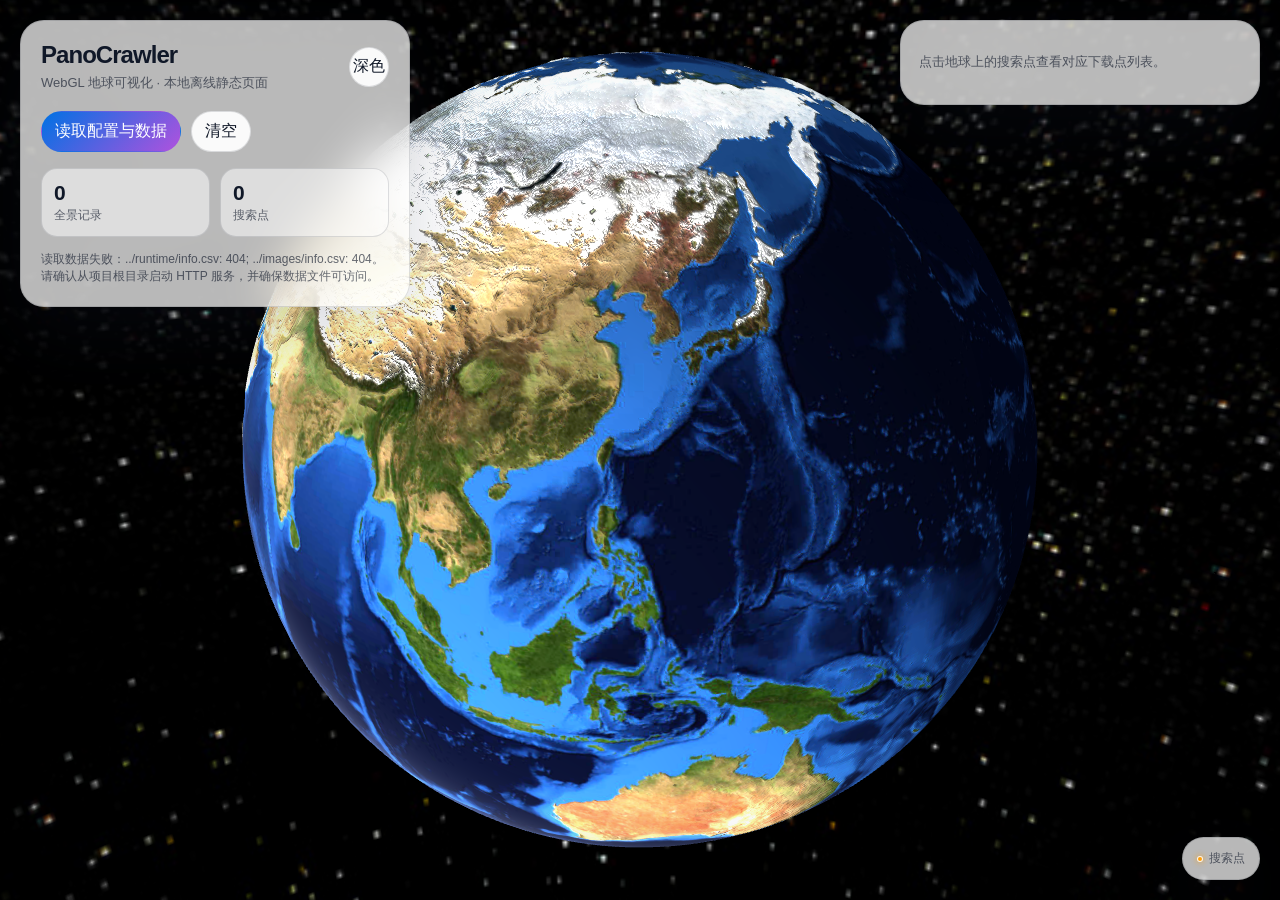
==== Visualization/index.html @ 5e4ddc74 "Add search point visualization and crawler updates" ====
<!DOCTYPE html>
<html lang="zh-Hant" data-theme="dark">
<head>
  <meta charset="utf-8">
  <meta name="viewport" content="width=device-width, initial-scale=1">
  <title>PanoCrawler Visualization</title>
  <link rel="stylesheet" href="styles.css">
</head>
<body>
  <main class="app-shell">
    <section class="globe-stage">
      <div id="globe"></div>
    </section>

    <aside class="panel control-panel">
      <div class="brand-row">
        <div>
          <h1 class="brand-title">PanoCrawler</h1>
          <p class="brand-subtitle">WebGL 地球可视化 · 本地离线静态页面</p>
        </div>
        <button id="themeToggle" class="button icon" type="button">浅色</button>
      </div>

      <div class="action-row">
        <button id="loadConfiguredData" class="button primary" type="button">读取配置与数据</button>
        <button id="clearData" class="button" type="button">清空</button>
      </div>

      <div class="stat-grid">
        <div class="stat-card">
          <div id="downloadCount" class="stat-value">0</div>
          <div class="stat-label">全景记录</div>
        </div>
        <div class="stat-card">
          <div id="visibleCount" class="stat-value">0</div>
          <div class="stat-label">搜索点</div>
        </div>
      </div>

      <p id="statusText" class="status-text">准备就绪。</p>
    </aside>

    <aside id="detailPanel" class="panel detail-panel"></aside>

    <section class="panel legend-panel">
      <div class="legend">
        <span class="legend-item"><span class="legend-dot search"></span>搜索点</span>
      </div>
    </section>
  </main>

  <script src="vendor/echarts.min.js"></script>
  <script src="vendor/echarts-gl.min.js"></script>
  <script src="texture-data.js"></script>
  <script src="app.js?v=20260511-disable-label"></script>
</body>
</html>
---- Visualization/styles.css ----
:root {
  color-scheme: dark;
  --bg: #05070d;
  --panel: rgba(14, 20, 34, 0.72);
  --panel-strong: rgba(14, 20, 34, 0.9);
  --line: rgba(255, 255, 255, 0.14);
  --text: #f5f7fb;
  --muted: rgba(245, 247, 251, 0.64);
  --accent: #64d2ff;
  --accent-2: #bf5af2;
  --good: #30d158;
  --warn: #ffd60a;
  --danger: #ff453a;
  --shadow: 0 24px 80px rgba(0, 0, 0, 0.42);
}

html[data-theme="light"] {
  color-scheme: light;
  --bg: #eef3fb;
  --panel: rgba(255, 255, 255, 0.72);
  --panel-strong: rgba(255, 255, 255, 0.92);
  --line: rgba(26, 32, 44, 0.14);
  --text: #101828;
  --muted: rgba(16, 24, 40, 0.64);
  --accent: #0071e3;
  --accent-2: #af52de;
  --shadow: 0 24px 80px rgba(28, 39, 64, 0.18);
}

* {
  box-sizing: border-box;
}

html,
body {
  width: 100%;
  height: 100%;
  margin: 0;
}

body {
  overflow: hidden;
  background: radial-gradient(circle at 18% 12%, rgba(100, 210, 255, 0.18), transparent 34%),
    radial-gradient(circle at 76% 16%, rgba(191, 90, 242, 0.16), transparent 32%),
    var(--bg);
  color: var(--text);
  font-family: -apple-system, BlinkMacSystemFont, "SF Pro Display", "Segoe UI", sans-serif;
}

button,
input {
  font: inherit;
}

.app-shell {
  position: relative;
  width: 100%;
  height: 100%;
}

.globe-stage {
  position: absolute;
  inset: 0;
  background: #000;
}

.globe-stage::after {
  position: absolute;
  inset: 0;
  pointer-events: none;
  background: radial-gradient(circle at center, transparent 44%, rgba(0, 0, 0, 0.32) 100%);
  content: "";
}

#globe {
  width: 100%;
  height: 100%;
}

.panel {
  position: absolute;
  z-index: 2;
  border: 1px solid var(--line);
  border-radius: 24px;
  background: var(--panel);
  box-shadow: var(--shadow);
  backdrop-filter: blur(24px) saturate(1.3);
  -webkit-backdrop-filter: blur(24px) saturate(1.3);
}

.control-panel {
  top: 20px;
  left: 20px;
  width: min(390px, calc(100vw - 40px));
  padding: 20px;
}

.detail-panel {
  top: 20px;
  right: 20px;
  width: min(360px, calc(100vw - 40px));
  max-height: calc(100vh - 40px);
  padding: 18px;
  overflow: auto;
}

.legend-panel {
  right: 20px;
  bottom: 20px;
  padding: 12px 14px;
}

.brand-row,
.panel-title-row,
.action-row,
.stat-grid,
.theme-row {
  display: flex;
  align-items: center;
}

.brand-row {
  justify-content: space-between;
  gap: 12px;
  margin-bottom: 18px;
}

.brand-title {
  margin: 0;
  font-size: 24px;
  font-weight: 760;
  letter-spacing: -0.04em;
}

.brand-subtitle {
  margin: 5px 0 0;
  color: var(--muted);
  font-size: 13px;
  line-height: 1.45;
}

.panel-title-row {
  justify-content: space-between;
  gap: 10px;
  margin-bottom: 12px;
}

.panel-title {
  margin: 0;
  font-size: 15px;
  font-weight: 700;
}

.action-row {
  flex-wrap: wrap;
  gap: 10px;
  margin-top: 14px;
}

.button {
  border: 1px solid var(--line);
  border-radius: 999px;
  padding: 9px 13px;
  background: var(--panel-strong);
  color: var(--text);
  cursor: pointer;
  transition: transform 140ms ease, border-color 140ms ease, background 140ms ease;
}

.button:hover {
  border-color: color-mix(in srgb, var(--accent) 58%, var(--line));
  transform: translateY(-1px);
}

.button.primary {
  border-color: transparent;
  background: linear-gradient(135deg, var(--accent), var(--accent-2));
  color: #fff;
}

.button.icon {
  width: 40px;
  height: 40px;
  padding: 0;
}

.stat-grid {
  display: grid;
  grid-template-columns: repeat(2, 1fr);
  gap: 10px;
  margin-top: 16px;
}

.stat-card {
  padding: 12px;
  border: 1px solid var(--line);
  border-radius: 16px;
  background: rgba(0, 0, 0, 0.16);
}

html[data-theme="light"] .stat-card {
  background: rgba(255, 255, 255, 0.52);
}

.stat-value {
  font-size: 21px;
  font-weight: 760;
  letter-spacing: -0.04em;
}

.stat-label {
  margin-top: 2px;
  color: var(--muted);
  font-size: 12px;
}

.status-text {
  margin: 14px 0 0;
  color: var(--muted);
  font-size: 12px;
  line-height: 1.45;
}

.detail-empty {
  color: var(--muted);
  font-size: 13px;
  line-height: 1.6;
}

.detail-name {
  margin: 0 0 4px;
  font-size: 18px;
  font-weight: 740;
  word-break: break-all;
}

.detail-type {
  color: var(--accent);
  font-size: 12px;
  font-weight: 700;
  text-transform: uppercase;
}

.detail-grid {
  display: grid;
  gap: 10px;
  margin-top: 16px;
}

.detail-item {
  display: grid;
  grid-template-columns: 92px 1fr;
  gap: 12px;
  padding-bottom: 10px;
  border-bottom: 1px solid var(--line);
  font-size: 13px;
}

.detail-item span:first-child {
  color: var(--muted);
}

.detail-item span:last-child {
  min-width: 0;
  overflow-wrap: anywhere;
}

.search-tooltip-card {
  min-width: 180px;
  padding: 12px;
}

.search-tooltip-title {
  margin-bottom: 10px;
  color: var(--accent);
  font-size: 12px;
  font-weight: 800;
  letter-spacing: 0.02em;
}

.search-tooltip-row {
  display: grid;
  grid-template-columns: 54px 1fr;
  gap: 10px;
  padding-top: 8px;
  border-top: 1px solid var(--line);
  font-size: 12px;
}

.search-tooltip-row + .search-tooltip-row {
  margin-top: 8px;
}

.search-tooltip-row span {
  color: var(--muted);
}

.search-tooltip-row strong {
  min-width: 0;
  color: var(--text);
  font-weight: 700;
  overflow-wrap: anywhere;
}

.download-card-list {
  display: grid;
  gap: 16px;
  max-height: 520px;
  margin-top: 16px;
  padding: 2px 6px 2px 2px;
  overflow-y: auto;
}

.download-card {
  padding: 14px;
  border: 1.2px solid var(--line);
  border-radius: 16px;
  background: rgba(0, 0, 0, 0.16);
}

html[data-theme="light"] .download-card {
  background: rgba(255, 255, 255, 0.52);
}

.download-card-grid {
  display: grid;
  gap: 8px;
}

.download-card .detail-item {
  grid-template-columns: 74px 1fr;
  gap: 10px;
  padding-bottom: 8px;
  font-size: 12px;
}

.download-card .detail-item:last-child {
  padding-bottom: 0;
  border-bottom: 0;
}

.legend {
  display: flex;
  gap: 12px;
  align-items: center;
  justify-content: flex-end;
  color: var(--muted);
  font-size: 12px;
}

.legend-item {
  display: inline-flex;
  gap: 6px;
  align-items: center;
}

.legend-dot {
  width: 6px;
  height: 6px;
  border-radius: 50%;
  border: 0.1px solid rgba(255, 255, 255, 0.92);
}

.legend-dot.search {
  background: #ff9f0a;
  border-color: rgba(255, 255, 255, 0.92);
  box-shadow: 0 0 6px rgba(255, 159, 10, 0.84);
}

@media (max-width: 900px) {
  .detail-panel {
    display: none;
  }

  .legend {
    display: none;
  }
}

@media (max-width: 560px) {
  .control-panel {
    right: 12px;
    left: 12px;
    width: auto;
  }

  .stat-grid {
    grid-template-columns: 1fr;
  }
}
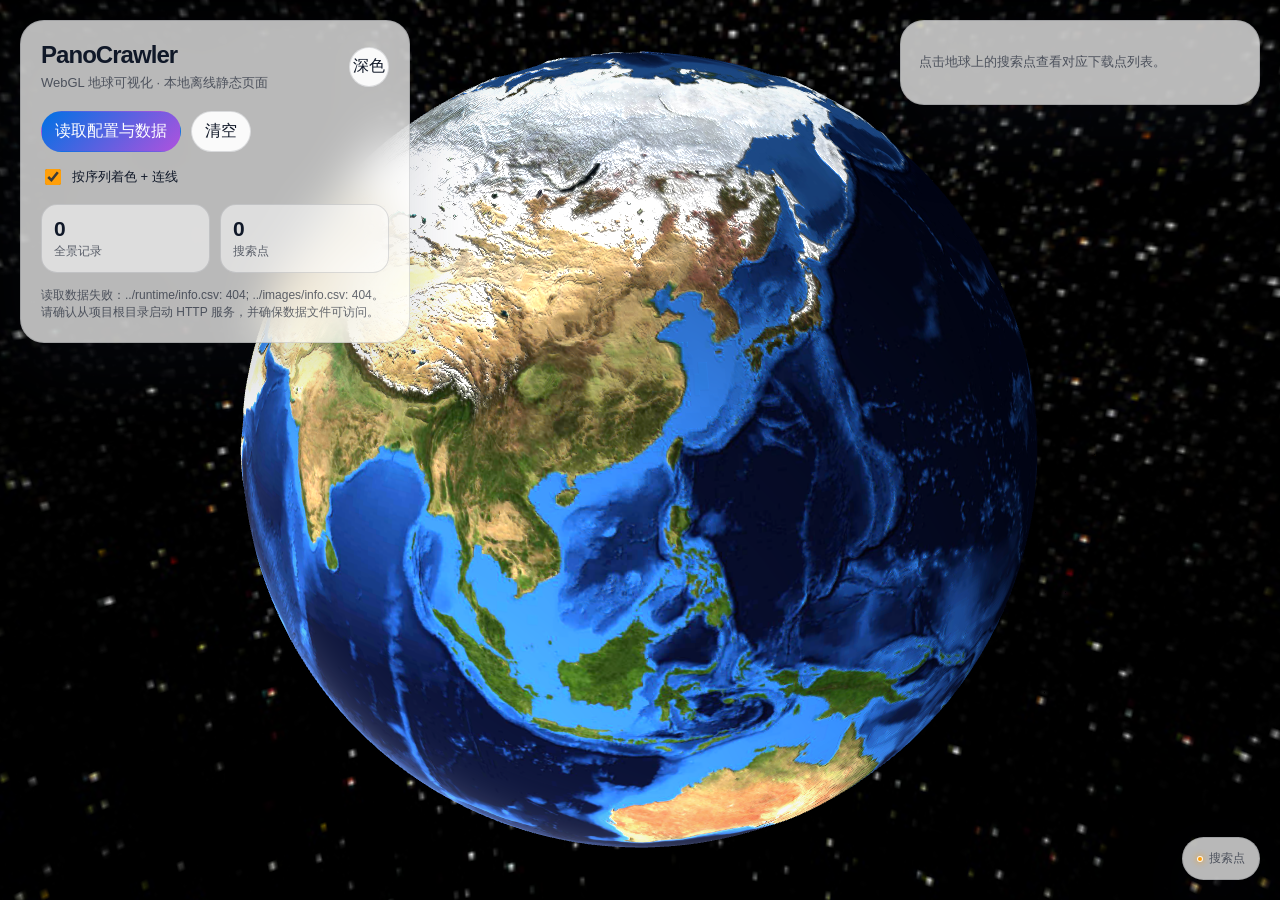
==== commit fe912784: "Sequence-aware crawl: anchor-only fallback + walk + visualization - main.py: random_search_sequence " ====
--- a/Visualization/index.html
+++ b/Visualization/index.html
@@ -26,6 +26,13 @@
         <button id="clearData" class="button" type="button">清空</button>
       </div>
 
+      <div class="action-row">
+        <label class="toggle-label">
+          <input id="toggleSequences" type="checkbox" checked>
+          <span>按序列着色 + 连线</span>
+        </label>
+      </div>
+
       <div class="stat-grid">
         <div class="stat-card">
           <div id="downloadCount" class="stat-value">0</div>
@@ -52,6 +59,6 @@
   <script src="vendor/echarts.min.js"></script>
   <script src="vendor/echarts-gl.min.js"></script>
   <script src="texture-data.js"></script>
-  <script src="app.js?v=20260511-disable-label"></script>
+  <script src="app.js?v=20260512-detail-height"></script>
 </body>
 </html>
--- a/Visualization/styles.css
+++ b/Visualization/styles.css
@@ -99,7 +99,7 @@
   top: 20px;
   right: 20px;
   width: min(360px, calc(100vw - 40px));
-  max-height: calc(100vh - 40px);
+  max-height: calc(100vh - 124px);
   padding: 18px;
   overflow: auto;
 }
@@ -155,6 +155,23 @@
   flex-wrap: wrap;
   gap: 10px;
   margin-top: 14px;
+}
+
+.toggle-label {
+  display: inline-flex;
+  align-items: center;
+  gap: 8px;
+  font-size: 13px;
+  color: var(--text-muted, var(--text));
+  user-select: none;
+  cursor: pointer;
+}
+
+.toggle-label input[type="checkbox"] {
+  width: 16px;
+  height: 16px;
+  cursor: pointer;
+  accent-color: #ff9f0a;
 }
 
 .button {
@@ -305,7 +322,7 @@
 .download-card-list {
   display: grid;
   gap: 16px;
-  max-height: 520px;
+  max-height: min(680px, calc(100vh - 118px));
   margin-top: 16px;
   padding: 2px 6px 2px 2px;
   overflow-y: auto;
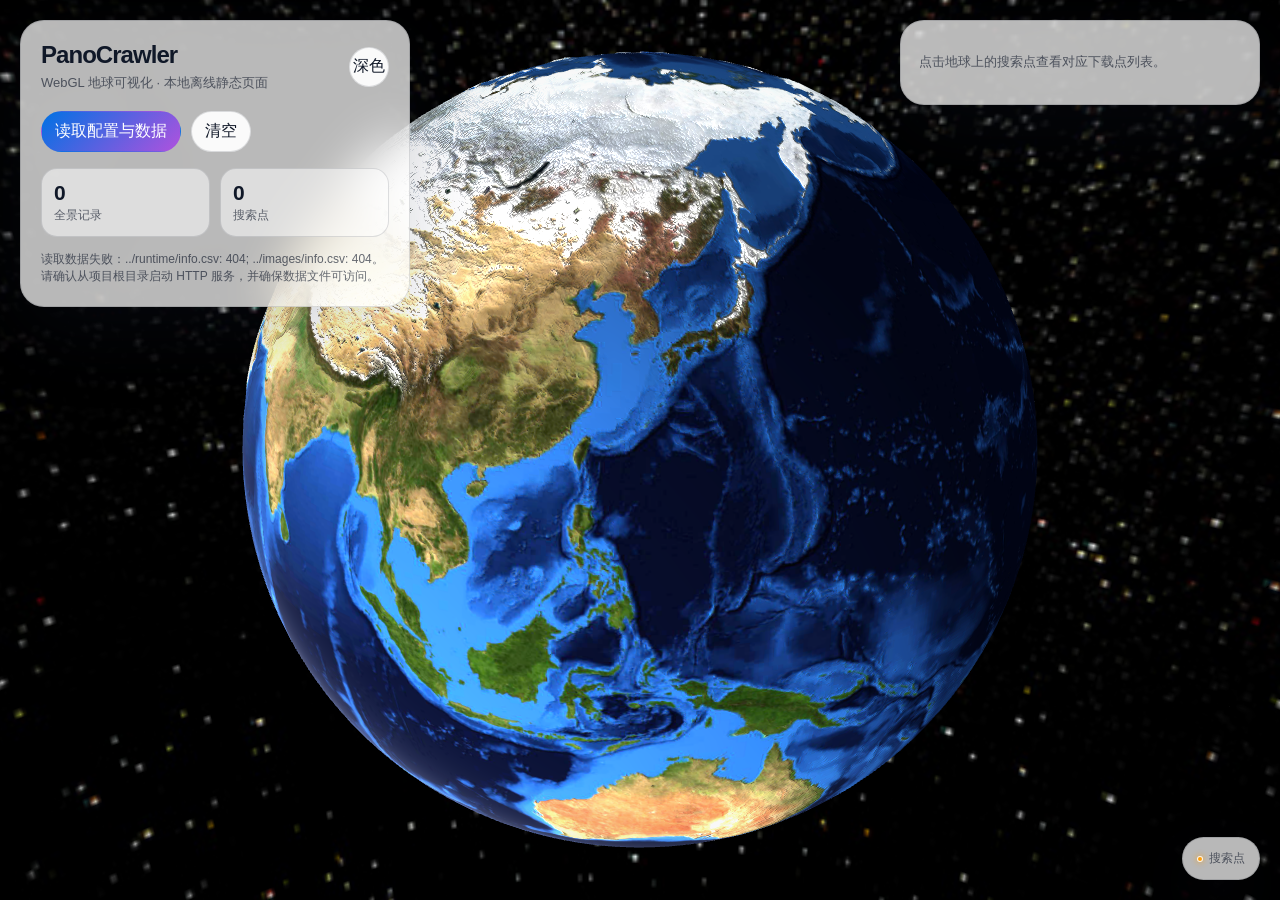
==== commit 8748140e: "Rename sequence_id -> search_point_id; simplify viz overlay The sequence_id column is in 1-1 corresp" ====
--- a/Visualization/index.html
+++ b/Visualization/index.html
@@ -24,13 +24,6 @@
       <div class="action-row">
         <button id="loadConfiguredData" class="button primary" type="button">读取配置与数据</button>
         <button id="clearData" class="button" type="button">清空</button>
-      </div>
-
-      <div class="action-row">
-        <label class="toggle-label">
-          <input id="toggleSequences" type="checkbox" checked>
-          <span>按序列着色 + 连线</span>
-        </label>
       </div>
 
       <div class="stat-grid">
